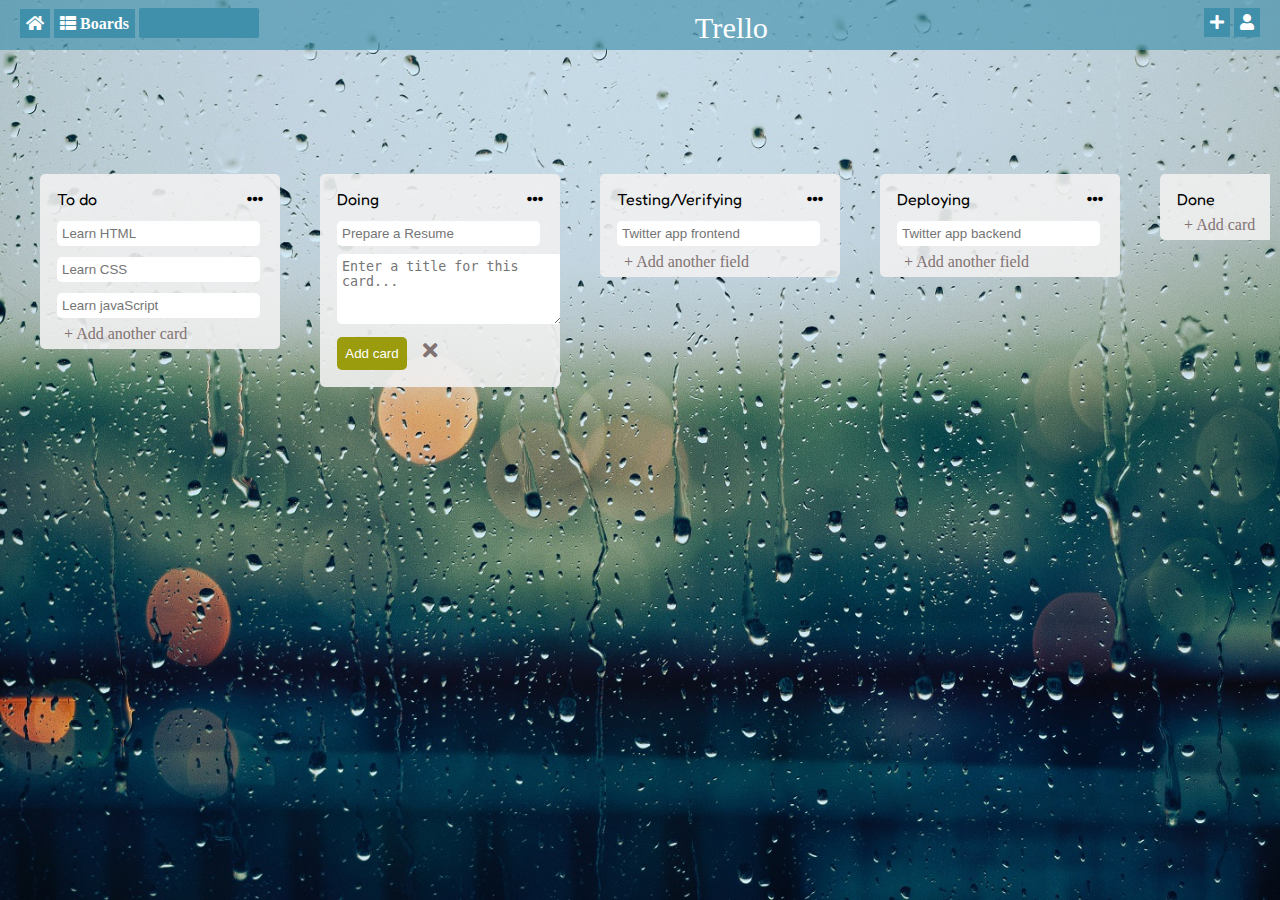
==== index.html @ 5586e8b2 "Initial Commit" ====
<!DOCTYPE html>
<html lang="en">
<head>
    <meta charset="UTF-8">
    <meta name="viewport" content="width=device-width, initial-scale=1.0">
    <title>Trello Board</title>
    <link rel="stylesheet" href="/Css/main.css">
    <link rel="stylesheet" href="/Css/board.css">
    <link rel="stylesheet" href="https://cdnjs.cloudflare.com/ajax/libs/font-awesome/5.11.2/css/all.min.css">
    <link href="https://fonts.googleapis.com/css2?family=Fredoka+One&family=Grenze+Gotisch:wght@800&family=Oswald:wght@400;700&display=swap" rel="stylesheet">

    <link rel="stylesheet" href="/Css/reset.css">
</head>
<body>
    <nav class="navbar">
        <ul class="nav-1">
            <li>
                <i class="fas fa-home"></i>
            </li>
            <li>
                <i class="fas fa-th-list"> Boards</i>
            </li>
            <input type="text" id="input">
           
        </ul>
        <div class="nav-2">
            Trello
        </div>
        <ul class="nav-3">
            <li>
                <i class="fas fa-plus"></i>
            </li>
            <li>
                <i class="fas fa-user"></i>
            </li>
        </ul>
    </nav>

    <div class="container">
        <div class="board">
            <div class="task-list-wrapper" id="To-do">
                          <h1 class="main-head">To do</h1>
                    <span class="board-ell">   <i class="fas fa-ellipsis-h "></i>  </span>   
                    <form>
                        <input type="text" class="field" placeholder="Learn HTML" readonly>
                        <input type="text" class="field" placeholder="Learn CSS" readonly>
                        <input type="text" class="field" placeholder="Learn javaScript" readonly>
                    </form>
                   <span class="add"> <a href="#">+ Add another card</a>  </span>
            </div>
            <div class="task-list-wrapper">
                <h1 class="main-head">Doing</h1>
                <span class="board-ell">   <i class="fas fa-ellipsis-h "></i>  </span> 
                <form>
                <input type="text" class="field" placeholder="Prepare a Resume" readonly>
                 <textarea id="text-area" cols="25" rows="4" placeholder="Enter a title for this card..."></textarea>
                 <input type="button" class="btn" value="Add card">
                 <span style="font-size: 1.3em; padding: 2px; color:#827272 ;" class="cross"><i class="fas fa-times"></i></span>
                </form> 
    
            </div>
            <div class="task-list-wrapper">
                <h1 class="main-head">Testing/Verifying</h1>
                <span class="board-ell">   <i class="fas fa-ellipsis-h "></i>  </span> 
                <input type="text" class="field" placeholder="Twitter app frontend" readonly>  
                <span class="add"> <a href="#">+ Add another field</a>  </span>
            </div>
            <div class="task-list-wrapper">
                <h1 class="main-head">Deploying</h1>
                <span class="board-ell">   <i class="fas fa-ellipsis-h "></i>  </span>   
                <input type="text" class="field" placeholder="Twitter app backend" readonly>  
                <span class="add"> <a href="#">+ Add another field</a>  </span>
            </div>
            <div class="task-list-wrapper">
                <h1 class="main-head">Done</h1>
                <span class="board-ell">   <i class="fas fa-ellipsis-h "></i>  </span>   
                <br>
                <span class="add"> <a href="#">+ Add card</a>  </span>
            </div>
            <div class="task-list-wrapper">  
                <span class="add"> <a href="#">+ Add another list</a>  </span>
            </div>
            <div class="task-list-wrapper">  
                <textarea id="text-area" cols="25" rows="4" placeholder="Enter list title..."></textarea>
                 <input type="button" class="btn" value="Add list">
                 <span style="font-size: 1.3em; padding: 2px; color:#827272 ;" class="cross"><i class="fas fa-times"></i></span>
            </div>
         </div>
    </div>

    
</body>
</html>
---- Css/main.css ----
body{
    background-image: url('../Images/back.jpg');
    background-size: cover;
    background-attachment: fixed;
}
*{
    box-sizing: border-box;
}
.navbar{
    display: flex;
    width: 100%;
    justify-content: space-between;
    color: white;
    height: 50px;
    padding: 8px 20px;
    background-color: rgba( 64, 144, 172, 0.65 );
    
}
.nav-1 li{
    display: inline-block;
    padding: 6px;

 }
 .nav-3 li{
     display: inline-block;
     padding: 6px;
 }
 nav li {
     background-color:rgba( 64, 144, 172, 1 );
    
 }
#input{
 
    width: 120px;
    padding: 4px 0.5em;
    border: none;
    border-radius: 2px;
    outline: none;
    background-color: rgba( 64, 144, 172, 1 );
    color: white;
    font-size: 1.15em;
    color: black;
}
#input:focus{
    background-color: white;
}
div.nav-2{
    font-family: 'Galada', cursive;
    font-size: 1.9em;
    padding: 5px;
}
i{
    cursor: pointer;
}
i:hover{
    opacity: 0.4;
}
---- Css/board.css ----
*{
    margin: 0px;
    padding: 0px;
}
.board {
    display: flex;
    flex-basis: 100%;
    flex-wrap: nowrap;
    overflow: auto;
    margin-top: 20px;
    padding: 84px 20px 20px;
    justify-content: space-between;
    min-height: 580px;
    margin-right: 10px;
    
}


.task-list-wrapper {
    flex-shrink: 0;
    flex-basis: 240px;
    overflow: hidden;
    
}

.board div{
    width: 500px;
    background-color: rgba( 240, 240, 240, 0.9 );
    margin: 20px;
    border-radius: 5px;
    height: auto;
    padding: 7px;
    align-self: flex-start;
    
    
}

.main-head{
    display: inline-block;
    font-family: 'Fredoka One', cursive;
    padding: 10px;
}
.board-ell{
    display:inline-block;
    text-align: right;
    float: right;
    padding: 10px;
} 
.field{
    margin-left:10px;
    padding: 5px;
    margin-top: 3px;
    margin-bottom: 8px;
    border-radius: 5px;
    border: none;
    outline: none;
    cursor: pointer;
    width: 90%;
    
}
.add a{
    text-decoration: none;
    font-family: serif;
    color: #827272;
    margin: 12px;
    padding: 5px;
}
#text-area{
    margin-left:10px;
    padding: 5px;
    border: none;
    outline: none;
    border-radius: 5px;
}
.btn{
    width: 70px;
    height: 33px;
    padding: 5px;
    margin: 10px;
    color: white;
    background-color: #9a9c0e;
    border-radius: 5px;
    border: none;
    outline: none;
    cursor: pointer;
}
.btn:active{
    transform: translateY(1px);
}
.btn:hover{
    opacity: 0.6;
}
.cross:hover{
    opacity: 0.6;
}
.field:hover{
    opacity: 0.6;
}
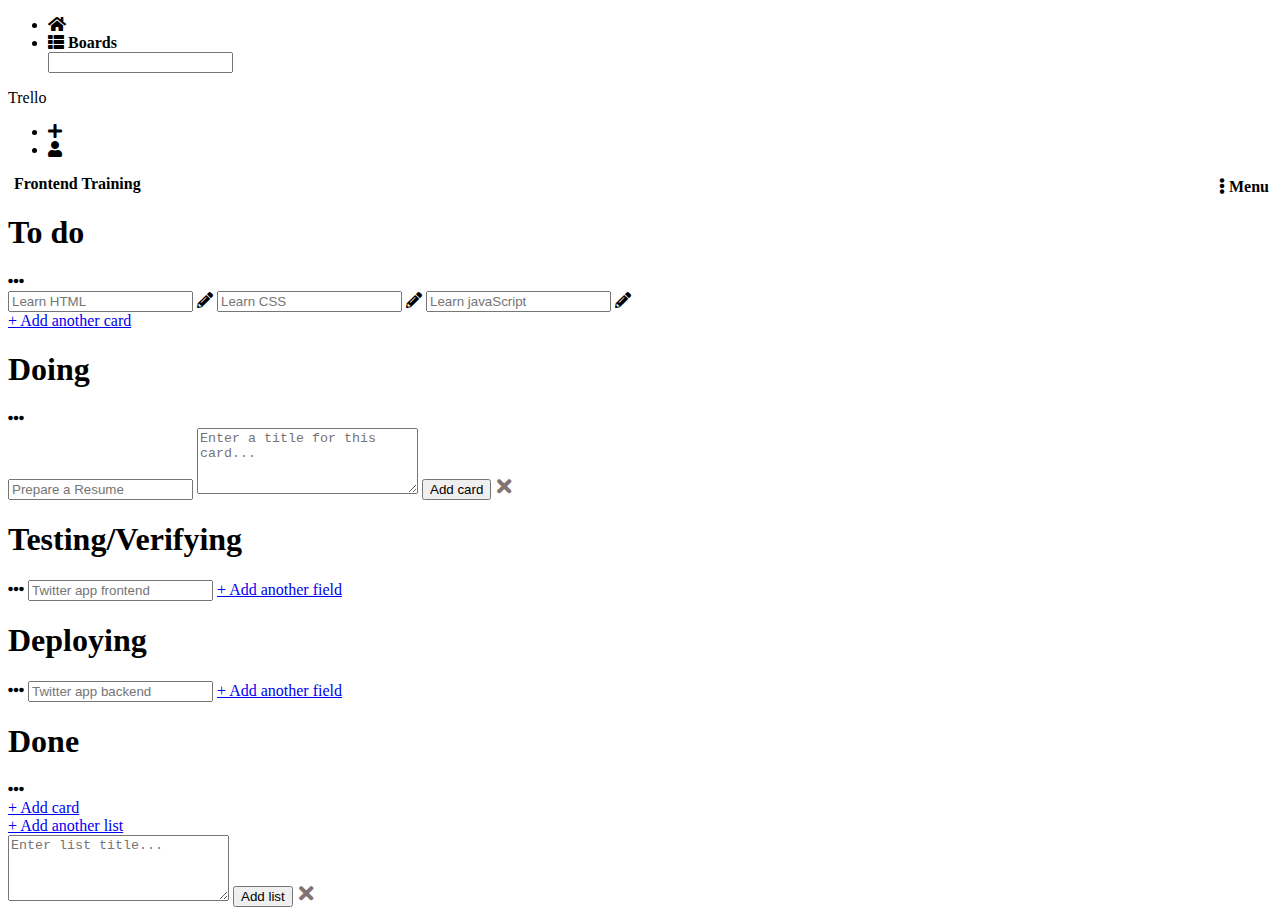
==== commit e491b036: "Adding 2 Nav and Pencil on scroll and other features" ====
--- a/index.html
+++ b/index.html
@@ -4,15 +4,15 @@
     <meta charset="UTF-8">
     <meta name="viewport" content="width=device-width, initial-scale=1.0">
     <title>Trello Board</title>
-    <link rel="stylesheet" href="/Css/main.css">
-    <link rel="stylesheet" href="/Css/board.css">
+    <link rel="stylesheet" href="/greatLearning/Css/reset.css">
+    <link rel="stylesheet" href="/greatLearning/Css/main.css">
     <link rel="stylesheet" href="https://cdnjs.cloudflare.com/ajax/libs/font-awesome/5.11.2/css/all.min.css">
     <link href="https://fonts.googleapis.com/css2?family=Fredoka+One&family=Grenze+Gotisch:wght@800&family=Oswald:wght@400;700&display=swap" rel="stylesheet">
 
-    <link rel="stylesheet" href="/Css/reset.css">
+    <link rel="stylesheet" href="/greatLearning/Css/board.css">
 </head>
 <body>
-    <nav class="navbar">
+    <nav class="navbar1">
         <ul class="nav-1">
             <li>
                 <i class="fas fa-home"></i>
@@ -35,6 +35,12 @@
             </li>
         </ul>
     </nav>
+    <nav class="navbar2">
+      <span style="margin: 5px; padding: 1px; font-family: serif; font-weight: 600;">Frontend Training</span>
+      <span style="float: right;margin: 2px; padding: 1px;">
+        <i class="fas fa-ellipsis-v"> Menu</i>
+      </span>
+    </nav>
 
     <div class="container">
         <div class="board">
@@ -42,9 +48,13 @@
                           <h1 class="main-head">To do</h1>
                     <span class="board-ell">   <i class="fas fa-ellipsis-h "></i>  </span>   
                     <form>
-                        <input type="text" class="field" placeholder="Learn HTML" readonly>
+                        <input type="text" class="field" id="f1" placeholder="Learn HTML" readonly> 
+                        
+                        <span id="new" class="new"><i class="fas fa-pencil-alt"></i></span>
                         <input type="text" class="field" placeholder="Learn CSS" readonly>
+                        <span class="new"><i class="fas fa-pencil-alt"></i></span>
                         <input type="text" class="field" placeholder="Learn javaScript" readonly>
+                        <span class="new"><i class="fas fa-pencil-alt"></i></span>
                     </form>
                    <span class="add"> <a href="#">+ Add another card</a>  </span>
             </div>
@@ -87,7 +97,9 @@
             </div>
          </div>
     </div>
+  <script src="app.js">
 
+  </script>
     
 </body>
 </html>
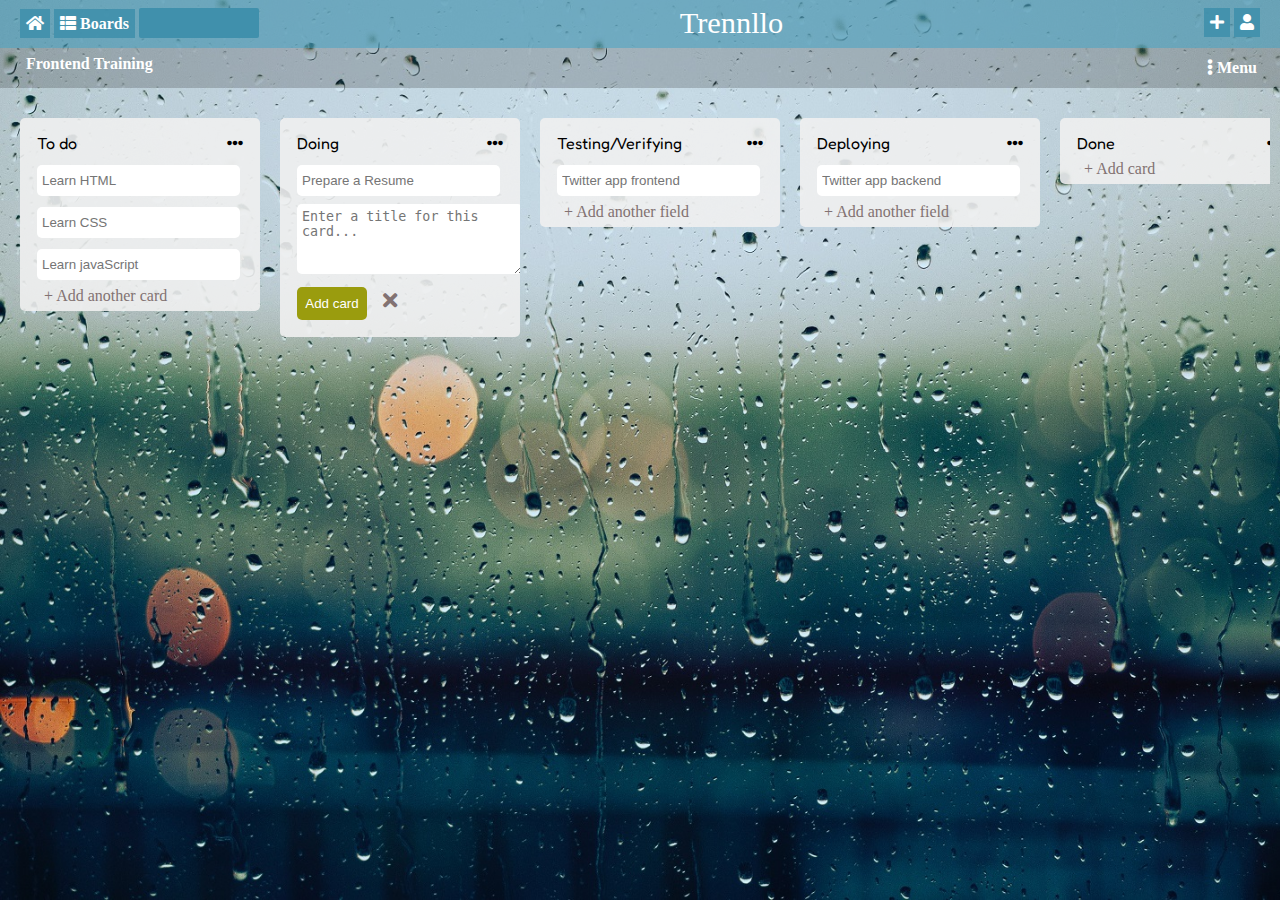
==== commit f1a4fb7a: "Update index.html" ====
--- a/index.html
+++ b/index.html
@@ -3,13 +3,13 @@
 <head>
     <meta charset="UTF-8">
     <meta name="viewport" content="width=device-width, initial-scale=1.0">
-    <title>Trello Board</title>
-    <link rel="stylesheet" href="/greatLearning/Css/reset.css">
-    <link rel="stylesheet" href="/greatLearning/Css/main.css">
+    <title>Trennllo Board</title>
+    <link rel="stylesheet" href="/Css/reset.css">
+    <link rel="stylesheet" href="/Css/main.css">
     <link rel="stylesheet" href="https://cdnjs.cloudflare.com/ajax/libs/font-awesome/5.11.2/css/all.min.css">
     <link href="https://fonts.googleapis.com/css2?family=Fredoka+One&family=Grenze+Gotisch:wght@800&family=Oswald:wght@400;700&display=swap" rel="stylesheet">
 
-    <link rel="stylesheet" href="/greatLearning/Css/board.css">
+    <link rel="stylesheet" href="/Css/board.css">
 </head>
 <body>
     <nav class="navbar1">
@@ -24,7 +24,7 @@
            
         </ul>
         <div class="nav-2">
-            Trello
+            Trennllo
         </div>
         <ul class="nav-3">
             <li>
--- a/Css/main.css
+++ b/Css/main.css
@@ -0,0 +1,72 @@
+body{
+    background-image: url('../Images/back.jpg');
+    background-size: cover;
+    background-attachment: fixed;
+}
+*{
+    box-sizing: border-box;
+}
+.navbar1{
+    display: flex;
+    width: 100%;
+    justify-content: space-between;
+    color: white;
+    height: 48px;
+    padding: 8px 20px;
+    background-color: rgba( 64, 144, 172, 0.65 );
+    
+}
+.nav-1 li{
+    display: inline-block;
+    padding: 6px;
+
+ }
+ .nav-3 li{
+     display: inline-block;
+     padding: 6px;
+ }
+ nav li {
+     background-color:rgba( 64, 144, 172, 0.9 )
+    
+ }
+#input{
+ 
+    width: 120px;
+    padding: 4px 0.5em;
+    border: none;
+    border-radius: 2px;
+    outline: none;
+    background-color: rgba( 64, 144, 172, 1 );
+    color: white;
+    font-size: 1.15em;
+    color: black;
+}
+#input:focus{
+    background-color: white;
+}
+div.nav-2{
+    font-family: 'Galada', cursive;
+    font-size: 1.9em;
+    padding: 0px;
+}
+i{
+    cursor: pointer;
+}
+i:hover{
+    opacity: 0.4;
+}
+.navbar2{
+    width: 100%;
+    color: white;
+    height: 40px;
+    padding: 8px 20px;
+    background-color:rgb(16, 16, 16,0.2);
+
+
+#left{
+    display: block;
+    float: left;
+}
+nav.navbar2#right{
+    float: right;
+}--- a/Css/board.css
+++ b/Css/board.css
@@ -0,0 +1,127 @@
+*{
+    margin: 0px;
+    padding: 0px;
+}
+.board {
+    display: flex;
+    flex-basis: 100%;
+    flex-wrap: nowrap;
+    overflow: auto;
+    margin-top: 20px;
+    padding: 0px 10px 20px;
+    justify-content: space-between;
+    min-height: 540px;
+    margin-right: 10px;
+    
+}
+
+
+.task-list-wrapper {
+    flex-shrink: 0;
+    flex-basis: 240px;
+    overflow: hidden;
+    
+}
+
+.board div{
+    width: 500px;
+    background-color: rgba( 240, 240, 240, 0.9 );
+    margin: 10px;
+    border-radius: 5px;
+    height: auto;
+    padding: 7px;
+    align-self: flex-start;
+    
+    
+}
+
+.main-head{
+    display: inline-block;
+    font-family: 'Fredoka One', cursive;
+    padding: 10px;
+}
+.board-ell{
+    display:inline-block;
+    text-align: right;
+    float: right;
+    padding: 10px;
+} 
+.field{
+    margin-left:10px;
+    padding: 5px;
+    margin-top: 3px;
+    margin-bottom: 8px;
+    border-radius: 5px;
+    border: none;
+    outline: none;
+    cursor: pointer;
+    width: 90%;
+    height: 31px;
+    
+}
+.add a{
+    text-decoration: none;
+    font-family: serif;
+    color: #827272;
+    margin: 12px;
+    padding: 5px;
+}
+#text-area{
+    margin-left:10px;
+    padding: 5px;
+    border: none;
+    outline: none;
+    border-radius: 5px;
+}
+.btn{
+    width: 70px;
+    height: 33px;
+    padding: 5px;
+    margin: 10px;
+    color: white;
+    background-color: #9a9c0e;
+    border-radius: 5px;
+    border: none;
+    outline: none;
+    cursor: pointer;
+}
+.btn:active{
+    transform: translateY(1px);
+}
+.btn:hover{
+    opacity: 0.6;
+}
+.cross:hover{
+    opacity: 0.6;
+}
+.field:hover{
+    opacity: 0.6;
+    
+}
+.new{
+    margin-left: -25px;
+    margin-top: 8px;
+    display: inline;
+    position: absolute;
+    cursor: pointer;
+    display: none;
+
+}
+.new i{
+    font-size: 0.9em;
+    opacity: 0.7;
+}
+
+
+.field:hover + .new{
+    display: inline;
+    
+}
+.new:hover{
+    opacity: 0.6;
+}
+
+
+
+
+    